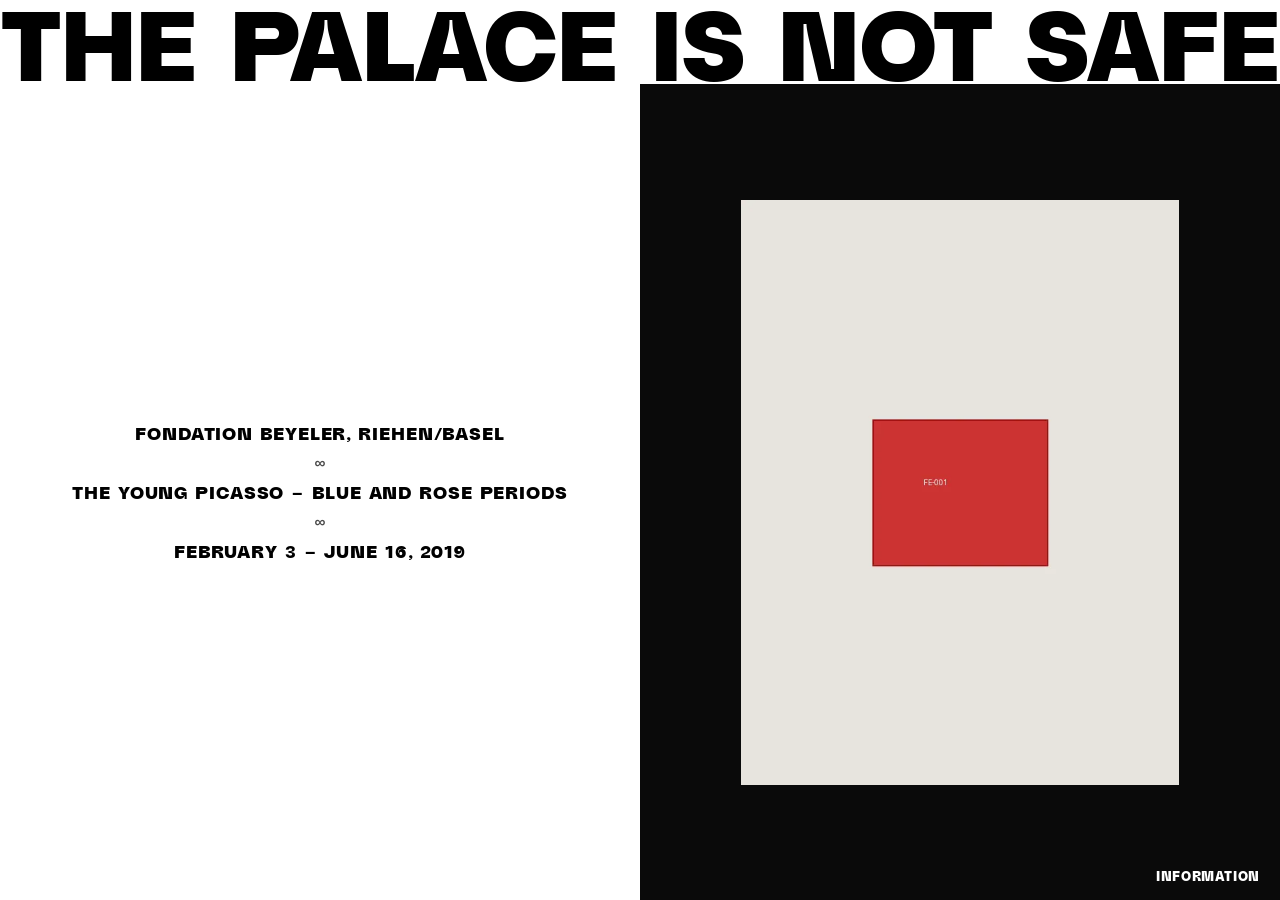
==== index.html @ 1e5a042b "Initial commit: The Palace is not Safe Static one-pager art photo website with split layout, edge-to" ====
<!DOCTYPE html>
<html lang="en">
<head>
  <meta charset="UTF-8">
  <meta name="viewport" content="width=device-width, initial-scale=1.0">
  <title>The Palace is not Safe</title>
  <meta name="description" content="A photo series about fire extinguishers in museums — questioning if the palaces of art are truly safe.">
  <meta property="og:title" content="The Palace is not Safe">
  <meta property="og:description" content="A photo series about fire safety in exhibition spaces.">
  <meta property="og:type" content="website">
  <link rel="stylesheet" href="css/style.css">
</head>
<body class="state-a">

  <div class="title-bar">
    <h1>The Palace is not Safe</h1>
  </div>

  <div class="split-container">
    <div class="panel panel-left">
      <div class="text-content">
        <span class="venue"></span>
        <span class="separator">&infin;</span>
        <span class="exhibition"></span>
        <span class="separator">&infin;</span>
        <span class="date"></span>
      </div>
      <div class="photo-content">
        <img src="" alt="" draggable="false">
      </div>
    </div>

    <div class="panel panel-right">
      <div class="text-content">
        <span class="venue"></span>
        <span class="separator">&infin;</span>
        <span class="exhibition"></span>
        <span class="separator">&infin;</span>
        <span class="date"></span>
      </div>
      <div class="photo-content">
        <img src="" alt="" draggable="false">
      </div>
    </div>
  </div>

  <a href="info.html" class="info-link">Information</a>

  <script src="js/main.js"></script>
</body>
</html>
---- css/style.css ----
@font-face {
  font-family: 'Ranua';
  src: url('../fonts/Ranua-Heavy.woff2') format('woff2'),
       url('../fonts/Ranua-Heavy.ttf') format('truetype');
  font-weight: 900;
  font-style: normal;
  font-display: block;
}

/* ── Reset ── */
*, *::before, *::after {
  margin: 0;
  padding: 0;
  box-sizing: border-box;
}

html, body {
  height: 100%;
  overflow: hidden;
  -webkit-font-smoothing: antialiased;
  -moz-osx-font-smoothing: grayscale;
}

body {
  font-family: 'Ranua', 'Arial Black', sans-serif;
  font-weight: 900;
  cursor: pointer;
  user-select: none;
  -webkit-user-select: none;
}

/* ── Title Bar ── */
.title-bar {
  width: 100%;
  background: #fff;
  padding: 0;
  overflow: hidden;
}

.title-bar h1 {
  font-family: 'Ranua', 'Arial Black', sans-serif;
  font-weight: 900;
  font-size: 10vw;
  line-height: 0.85;
  color: #000;
  text-transform: uppercase;
  letter-spacing: -0.02em;
  white-space: nowrap;
  display: block;
  width: 100%;
}

.title-bar a {
  color: inherit;
  text-decoration: none;
}

/* ── Split Layout ── */
.split-container {
  display: flex;
  height: calc(100vh - 10vw);
  width: 100%;
  position: relative;
}

.panel {
  width: 50%;
  height: 100%;
  display: flex;
  align-items: center;
  justify-content: center;
  position: relative;
}

/* State A: text-left (white), photo-right (black) */
.state-a .panel-left {
  background: #fff;
}
.state-a .panel-right {
  background: #0a0a0a;
}
.state-a .panel-left .text-content {
  display: flex;
}
.state-a .panel-left .photo-content {
  display: none;
}
.state-a .panel-right .text-content {
  display: none;
}
.state-a .panel-right .photo-content {
  display: flex;
}

/* State B: photo-left (black), text-right (white) */
.state-b .panel-left {
  background: #0a0a0a;
}
.state-b .panel-right {
  background: #fff;
}
.state-b .panel-left .text-content {
  display: none;
}
.state-b .panel-left .photo-content {
  display: flex;
}
.state-b .panel-right .text-content {
  display: flex;
}
.state-b .panel-right .photo-content {
  display: none;
}

/* ── Text Content ── */
.text-content {
  flex-direction: column;
  align-items: center;
  justify-content: center;
  text-align: center;
  padding: 24px;
  gap: 4px;
}

.state-a .text-content {
  color: #000;
}
.state-b .text-content {
  color: #000;
}

.text-content .venue {
  font-size: clamp(13px, 1.4vw, 18px);
  text-transform: uppercase;
  letter-spacing: 0.05em;
  line-height: 1.3;
}

.text-content .separator {
  font-size: clamp(12px, 1.2vw, 16px);
  line-height: 1.8;
  opacity: 0.7;
}

.text-content .exhibition {
  font-size: clamp(13px, 1.4vw, 18px);
  text-transform: uppercase;
  letter-spacing: 0.05em;
  line-height: 1.3;
}

.text-content .date {
  font-size: clamp(13px, 1.4vw, 18px);
  text-transform: uppercase;
  letter-spacing: 0.05em;
  line-height: 1.3;
}

/* ── Photo Content ── */
.photo-content {
  align-items: center;
  justify-content: center;
  width: 100%;
  height: 100%;
}

.photo-content img {
  max-height: 65vh;
  max-width: 70%;
  object-fit: contain;
  pointer-events: none;
  -webkit-user-drag: none;
  user-select: none;
  -webkit-user-select: none;
}

/* ── Information Link ── */
.info-link {
  position: fixed;
  bottom: 16px;
  right: 20px;
  font-family: 'Ranua', 'Arial Black', sans-serif;
  font-weight: 900;
  font-size: clamp(11px, 1vw, 14px);
  text-transform: uppercase;
  letter-spacing: 0.05em;
  text-decoration: none;
  z-index: 10;
  cursor: pointer;
}

.state-a .info-link {
  color: #fff;
}
.state-b .info-link {
  color: #000;
}

/* ── Information Page ── */
.info-page {
  min-height: 100vh;
  background: #fff;
  overflow: auto;
  cursor: default;
}

.info-page .title-bar {
  cursor: pointer;
}

.info-body {
  padding: 40px 12px 60px;
  font-family: 'Courier New', Courier, monospace;
  font-weight: normal;
  font-size: 12px;
  line-height: 1.7;
  color: #000;
  max-width: 700px;
}

.info-body p {
  margin-bottom: 1.4em;
}

.info-body a {
  color: #000;
}

/* ── Mobile ── */
@media (max-width: 768px) {
  .split-container {
    flex-direction: column;
    height: calc(100vh - clamp(44px, 10vw, 80px));
  }

  .panel {
    width: 100%;
    height: 50%;
  }

  .photo-content img {
    max-height: 35vh;
    max-width: 85%;
  }

  .text-content .venue,
  .text-content .exhibition,
  .text-content .date {
    font-size: clamp(11px, 3vw, 15px);
  }

  .info-link {
    bottom: 10px;
    right: 12px;
  }
}
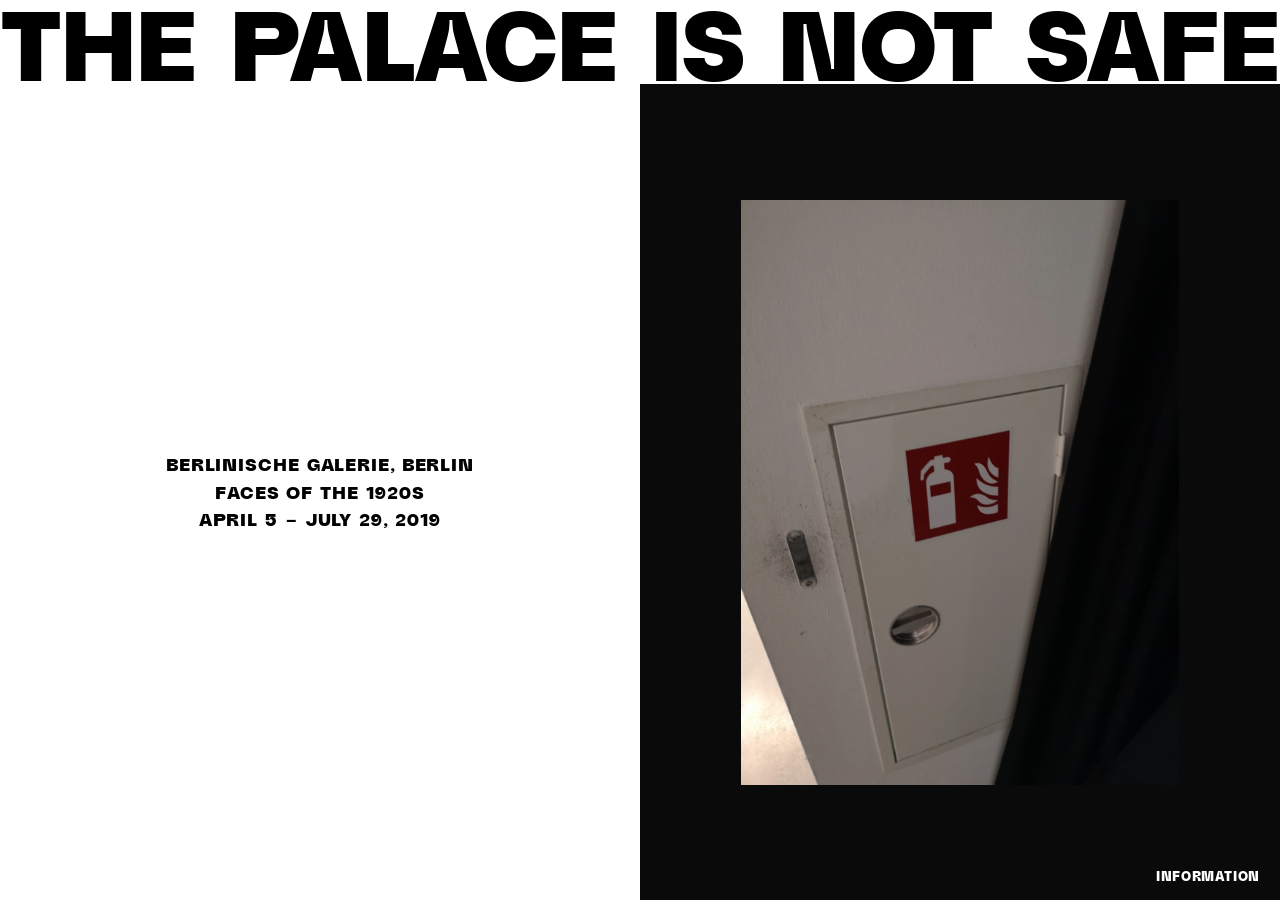
==== commit 76a92d5b: "Add inverted display variants and remove separators - Add 4-state cycle (A→B→C→D): two new inverted " ====
--- a/index.html
+++ b/index.html
@@ -20,9 +20,9 @@
     <div class="panel panel-left">
       <div class="text-content">
         <span class="venue"></span>
-        <span class="separator">&infin;</span>
+
         <span class="exhibition"></span>
-        <span class="separator">&infin;</span>
+
         <span class="date"></span>
       </div>
       <div class="photo-content">
@@ -33,9 +33,9 @@
     <div class="panel panel-right">
       <div class="text-content">
         <span class="venue"></span>
-        <span class="separator">&infin;</span>
+
         <span class="exhibition"></span>
-        <span class="separator">&infin;</span>
+
         <span class="date"></span>
       </div>
       <div class="photo-content">
--- a/css/style.css
+++ b/css/style.css
@@ -109,6 +109,46 @@
   display: flex;
 }
 .state-b .panel-right .photo-content {
+  display: none;
+}
+
+/* State C: text-left (black bg, white text), photo-right (white bg) */
+.state-c .panel-left {
+  background: #0a0a0a;
+}
+.state-c .panel-right {
+  background: #fff;
+}
+.state-c .panel-left .text-content {
+  display: flex;
+}
+.state-c .panel-left .photo-content {
+  display: none;
+}
+.state-c .panel-right .text-content {
+  display: none;
+}
+.state-c .panel-right .photo-content {
+  display: flex;
+}
+
+/* State D: photo-left (white bg), text-right (black bg, white text) */
+.state-d .panel-left {
+  background: #fff;
+}
+.state-d .panel-right {
+  background: #0a0a0a;
+}
+.state-d .panel-left .text-content {
+  display: none;
+}
+.state-d .panel-left .photo-content {
+  display: flex;
+}
+.state-d .panel-right .text-content {
+  display: flex;
+}
+.state-d .panel-right .photo-content {
   display: none;
 }
 
@@ -128,6 +168,12 @@
 .state-b .text-content {
   color: #000;
 }
+.state-c .text-content {
+  color: #fff;
+}
+.state-d .text-content {
+  color: #fff;
+}
 
 .text-content .venue {
   font-size: clamp(13px, 1.4vw, 18px);
@@ -136,11 +182,6 @@
   line-height: 1.3;
 }
 
-.text-content .separator {
-  font-size: clamp(12px, 1.2vw, 16px);
-  line-height: 1.8;
-  opacity: 0.7;
-}
 
 .text-content .exhibition {
   font-size: clamp(13px, 1.4vw, 18px);
@@ -195,6 +236,12 @@
 .state-b .info-link {
   color: #000;
 }
+.state-c .info-link {
+  color: #000;
+}
+.state-d .info-link {
+  color: #fff;
+}
 
 /* ── Information Page ── */
 .info-page {
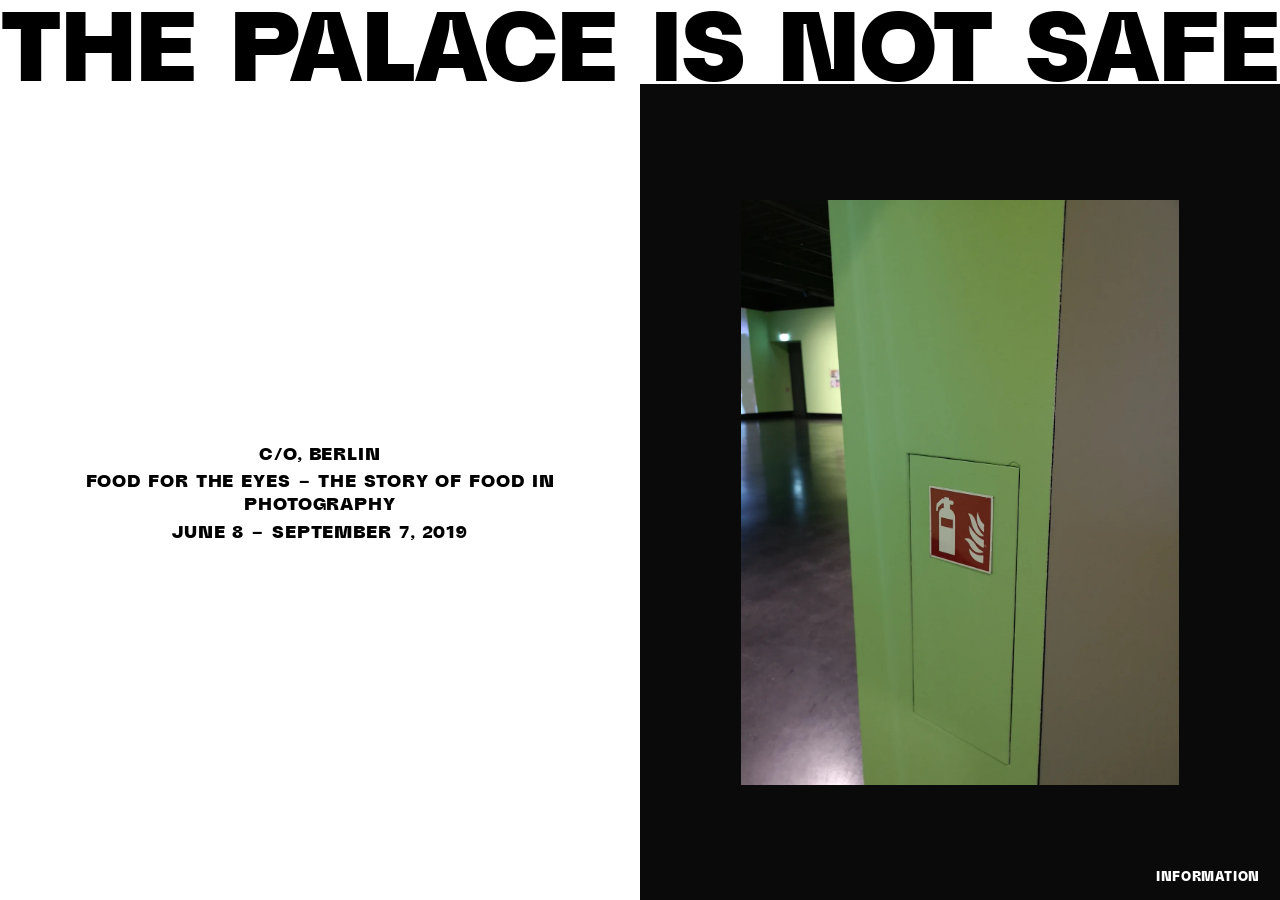
==== commit a84f16b4: "Add SVG favicon Co-Authored-By: Claude Opus 4.6 <noreply@anthropic.com>" ====
--- a/index.html
+++ b/index.html
@@ -8,6 +8,7 @@
   <meta property="og:title" content="The Palace is not Safe">
   <meta property="og:description" content="A photo series about fire safety in exhibition spaces.">
   <meta property="og:type" content="website">
+  <link rel="icon" type="image/svg+xml" href="images/favicon.svg">
   <link rel="stylesheet" href="css/style.css">
 </head>
 <body class="state-a">
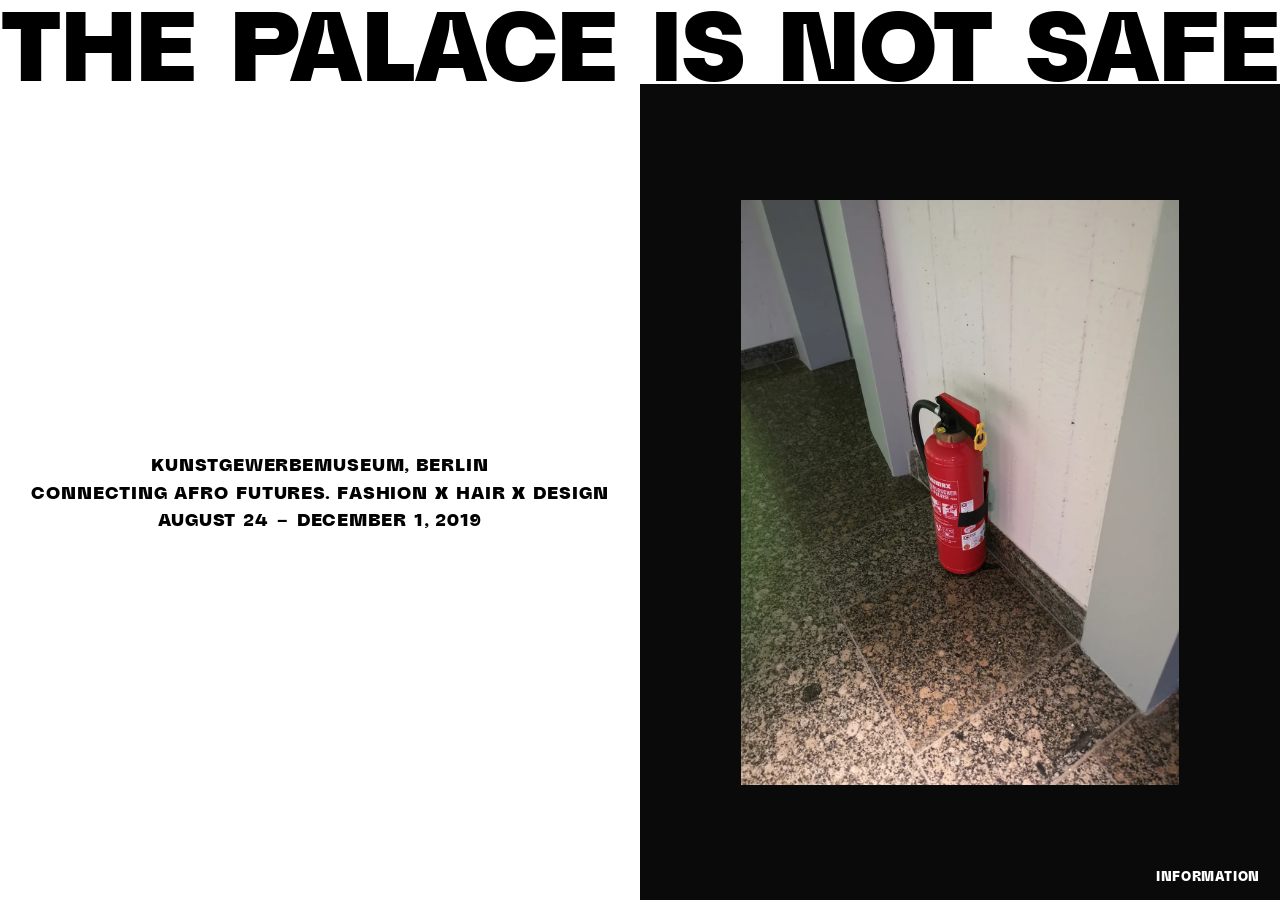
==== commit 64eee9ae: "Uppercase page titles in browser tab Co-Authored-By: Claude Opus 4.6 <noreply@anthropic.com>" ====
--- a/index.html
+++ b/index.html
@@ -3,7 +3,7 @@
 <head>
   <meta charset="UTF-8">
   <meta name="viewport" content="width=device-width, initial-scale=1.0">
-  <title>The Palace is not Safe</title>
+  <title>THE PALACE IS NOT SAFE</title>
   <meta name="description" content="A photo series about fire extinguishers in museums — questioning if the palaces of art are truly safe.">
   <meta property="og:title" content="The Palace is not Safe">
   <meta property="og:description" content="A photo series about fire safety in exhibition spaces.">
